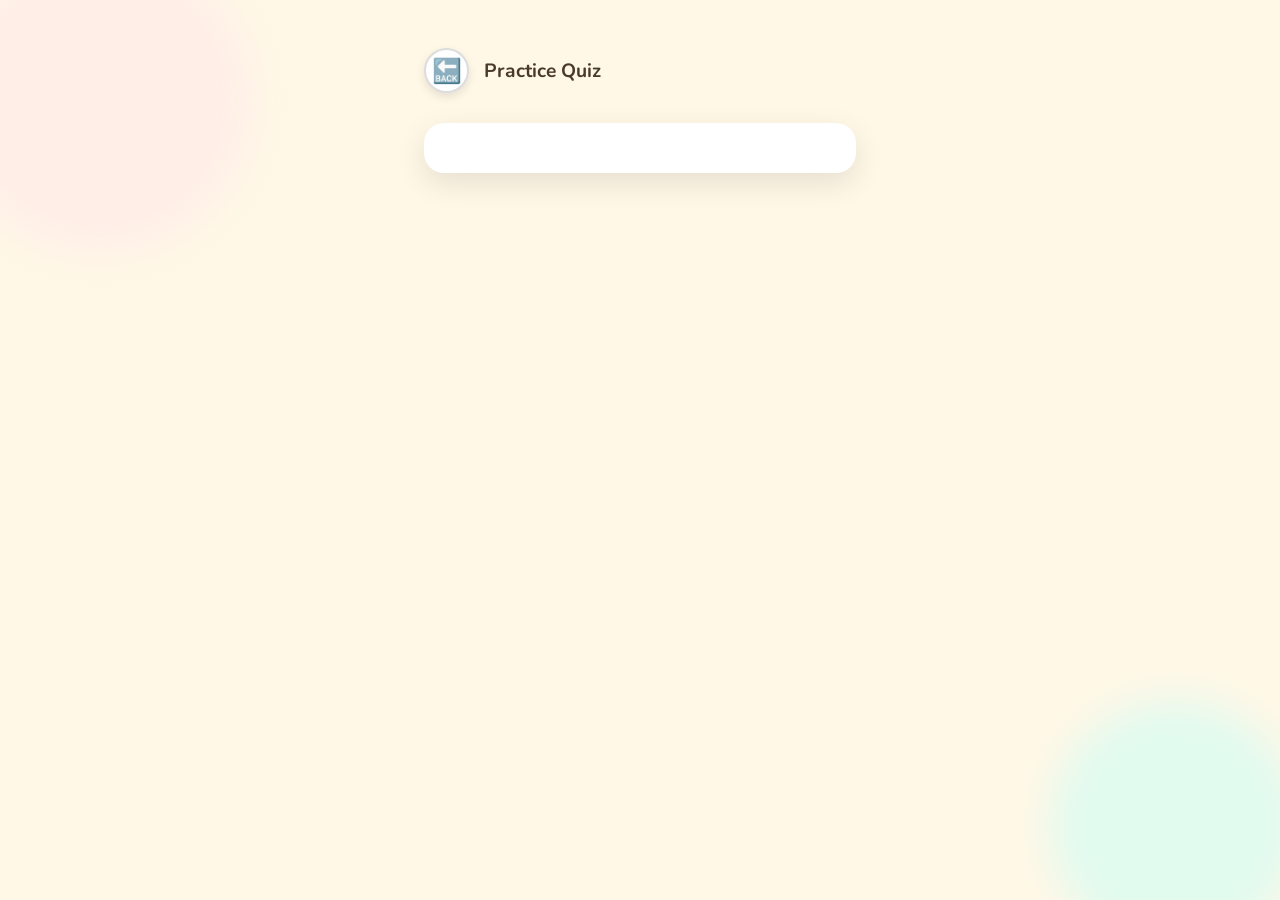
==== quiz.html @ 60587955 "Final fix: Added Cache Busters and styled Mega Quiz" ====
<!DOCTYPE html>
<html lang="en">
<head>
    <meta charset="UTF-8">
    <meta name="viewport" content="width=device-width, initial-scale=1.0, maximum-scale=1.0, user-scalable=no">
    <title>Quiz - Moti Potato</title>
    <link href="https://fonts.googleapis.com/css2?family=Nunito:wght@400;700;900&display=swap" rel="stylesheet">
    <link rel="stylesheet" href="style.css">
    <style>
        .quiz-container {
            background: white;
            border-radius: 20px;
            padding: 25px;
            margin: 10px 0;
            box-shadow: 0 10px 30px rgba(0,0,0,0.1);
            position: relative;
            z-index: 2;
            width: 100%;
        }

        .question-slide {
            display: none;
        }

        .question-slide.active {
            display: block;
            animation: fadeInRight 0.4s ease-out forwards;
        }

        @keyframes fadeInRight {
            from { opacity: 0; transform: translateX(50px); }
            to { opacity: 1; transform: translateX(0); }
        }

        .question-header {
            display: flex;
            justify-content: space-between;
            align-items: center;
            margin-bottom: 20px;
            font-size: 1rem;
            font-weight: 800;
            color: #A97334;
        }

        .question-text {
            font-size: 1.4rem;
            font-weight: 900;
            color: #4A3A2A;
            margin-bottom: 25px;
            line-height: 1.4;
        }

        .options-list {
            display: flex;
            flex-direction: column;
            gap: 15px;
        }

        .option-label {
            display: flex;
            align-items: center;
            background: #FFF8E7;
            border: 3px solid #FFE4B5;
            padding: 15px 20px;
            border-radius: 15px;
            font-size: 1.1rem;
            font-weight: 700;
            color: #4A3A2A;
            cursor: pointer;
            transition: all 0.2s;
            position: relative;
        }

        .option-label input[type="radio"] {
            display: none;
        }

        .option-label:hover {
            background: #FFF2B2;
        }

        .option-label.selected {
            background: #FFF2B2;
            border-color: #D29953;
            box-shadow: 0 4px 10px rgba(0,0,0,0.05);
            transform: scale(1.02);
        }

        .option-label.correct {
            background: #E8F8F5;
            border-color: #4ECDC4 !important;
            color: #2C3E50;
        }

        .option-label.correct::after {
            content: '✅';
            position: absolute;
            right: 15px;
            font-size: 1.5rem;
        }

        .option-label.wrong {
            background: #FDEDEC;
            border-color: #FF6B6B !important;
            color: #78281F;
        }

        .option-label.wrong::after {
            content: '❌';
            position: absolute;
            right: 15px;
            font-size: 1.5rem;
        }

        .action-row {
            display: flex;
            justify-content: flex-end;
            margin-top: 25px;
        }

        .small-btn {
            background: #4ECDC4;
            color: white;
            border: none;
            padding: 10px 20px;
            border-radius: 20px;
            font-weight: 800;
            font-size: 1rem;
            cursor: pointer;
            box-shadow: 0 4px 0 #3BA59C;
            transition: all 0.1s;
        }

        .small-btn:active {
            transform: translateY(4px);
            box-shadow: none;
        }

        .cheat-btn {
            background: #FFD166;
            color: #4A3A2A;
            box-shadow: 0 4px 0 #E5B955;
            width: 100%;
            padding: 12px;
            font-size: 1.1rem;
        }

        .submit-ans-btn {
            background: #FF7E67;
            color: white;
            box-shadow: 0 4px 0 #E05D46;
            width: 100%;
            padding: 15px;
            font-size: 1.2rem;
            margin-top: 20px;
            display: none; 
        }

        .next-btn {
            background: #5CC8D7;
            box-shadow: 0 4px 0 #3CA5B4;
            width: 100%;
            padding: 15px;
            font-size: 1.2rem;
            margin-top: 20px;
            display: none; 
            color: white;
        }

        .explanation-box {
            margin-top: 25px;
            padding: 20px;
            background: #E8F8F5;
            border-left: 6px solid #4ECDC4;
            border-radius: 10px;
            display: none; 
        }

        .explanation-text {
            font-size: 1.1rem;
            color: #2C3E50;
            margin-bottom: 15px;
            font-weight: 700;
            line-height: 1.5;
        }

        .funny-popup {
            position: fixed;
            top: 50%;
            left: 50%;
            transform: translate(-50%, -50%) scale(0.5);
            background: white;
            padding: 30px;
            border-radius: 25px;
            box-shadow: 0 20px 50px rgba(0,0,0,0.3);
            z-index: 1000;
            text-align: center;
            font-size: 1.8rem;
            font-weight: 900;
            color: #FF6B6B;
            opacity: 0;
            pointer-events: none;
            transition: all 0.3s cubic-bezier(0.175, 0.885, 0.32, 1.275);
            width: 90%;
            max-width: 400px;
        }

        .funny-popup.show {
            opacity: 1;
            transform: translate(-50%, -50%) scale(1);
            pointer-events: auto;
        }
        
        .overlay {
            position: fixed;
            top: 0; left: 0; right: 0; bottom: 0;
            background: rgba(0,0,0,0.5);
            z-index: 999;
            display: none;
        }

        .overlay.show { display: block; }

        .score-board {
            text-align: center;
            padding: 40px 20px;
            background: white;
            border-radius: 20px;
            box-shadow: 0 10px 30px rgba(0,0,0,0.1);
            display: none;
        }

        .score-title {
            font-size: 2.5rem;
            color: #FF7E67;
            font-weight: 900;
            margin-bottom: 20px;
        }

        .score-number {
            font-size: 4rem;
            color: #4ECDC4;
            font-weight: 900;
        }

        .top-bar {
            display: flex;
            justify-content: flex-start;
            margin-bottom: 10px;
        }

        .back-btn {
            background: white;
            border: 2px solid #ddd;
            width: 45px; height: 45px;
            border-radius: 50%;
            font-size: 1.5rem;
            display: flex; justify-content: center; align-items: center;
            cursor: pointer;
            box-shadow: 0 4px 10px rgba(0,0,0,0.1);
        }
    </style>
</head>
<body>
    <div class="bg-shape shape1"></div>
    <div class="bg-shape shape2"></div>
    
    <!-- Changed overlay to not close popup if it's the strict timeout type -->
    <div class="overlay" id="overlay" onclick="closePopup()"></div>
    <div class="funny-popup" id="popup"></div>

    <div class="app-container" style="justify-content: flex-start; padding-top: 1rem;">
        <div class="header" style="display: flex; align-items: center; gap: 15px; margin-bottom: 20px;">
            <button class="back-btn" onclick="window.location.href='subjects.html?mode=quiz'">🔙</button>
            <div class="subject-label" id="quiz-heading" style="font-weight: bold; font-size: 1.2rem;">Practice Quiz</div>
            <div id="timer-display" style="display: none; font-weight: bold; color: #FF7E67; background: white; padding: 5px 15px; border-radius: 20px; box-shadow: 0 2px 5px rgba(0,0,0,0.1); margin-left: auto;">90:00</div>
        </div>

        <div class="quiz-container" id="quiz-container">
            <!-- Questions injected here via JS -->
        </div>

        <!-- Resume Progress Prompt -->
        <div id="resume-modal" class="overlay" style="display:none; z-index: 1001; background: rgba(0,0,0,0.8);">
            <div class="popup show" style="position: absolute; top: 50%; left: 50%; transform: translate(-50%, -50%); width: 80%; max-width: 400px; text-align: center;">
                <div style="font-size: 1.5rem; margin-bottom: 20px;">Mummy, start from where you left off? <br><br> (पिछाले प्रश्न से शुरू करें? 📖)</div>
                <div style="display: flex; gap: 10px; justify-content: center;">
                    <button class="small-btn" onclick="resumeProgress()" style="background: #4ECDC4; color: white;">Yes, Resume ✅</button>
                    <button class="small-btn" onclick="startFresh()" style="background: #FF7E67; color: white;">No, Start New 🔄</button>
                </div>
            </div>
        </div>

        <div class="score-board" id="score-board" style="text-align: center; padding: 40px 20px; background: linear-gradient(135deg, #ffffff 0%, #fef3c7 100%); border-radius: 20px; box-shadow: 0 15px 35px rgba(0,0,0,0.15); display: none; position: relative; overflow: hidden; border: 3px solid #FFD166;">
            <!-- Confetti / Decoration -->
            <div style="position: absolute; top: -10px; left: -10px; font-size: 3rem; opacity: 0.2; transform: rotate(-20deg);">🌟</div>
            <div style="position: absolute; bottom: 20px; right: -10px; font-size: 3rem; opacity: 0.2; transform: rotate(20deg);">🎉</div>
            <div style="position: absolute; top: 50%; left: 10px; font-size: 2rem; opacity: 0.2;">✨</div>
            
            <!-- Trophy SVG -->
            <svg viewBox="0 0 100 100" style="width: 120px; height: 120px; margin: 0 auto 20px; filter: drop-shadow(0px 10px 10px rgba(0,0,0,0.1)); animation: bounceTrophy 2s infinite ease-in-out;">
                <path d="M20 20 h60 c 0 30, -15 45, -30 50 c -15 -5, -30 -20, -30 -50 Z" fill="#FFD166" />
                <path d="M30 20 h40 c 0 20, -10 35, -20 40 c -10 -5, -20 -20, -20 -40 Z" fill="#FFE082" />
                <!-- Left Handle -->
                <path d="M20 25 C5 25, 5 45, 20 45" fill="none" stroke="#FFD166" stroke-width="6" stroke-linecap="round" />
                <!-- Right Handle -->
                <path d="M80 25 C95 25, 95 45, 80 45" fill="none" stroke="#FFD166" stroke-width="6" stroke-linecap="round" />
                <!-- Base -->
                <rect x="35" y="70" width="30" height="20" rx="5" fill="#A97334" />
                <rect x="30" y="85" width="40" height="10" rx="5" fill="#4A3A2A" />
                <!-- Star -->
                <polygon points="50,30 53,38 61,38 54,43 56,51 50,47 44,51 46,43 39,38 47,38" fill="#FFF" />
            </svg>
            <style>
                @keyframes bounceTrophy { 0%, 100% { transform: translateY(0) scale(1); } 50% { transform: translateY(-10px) scale(1.05); } }
            </style>

            <div class="score-title" id="score-msg" style="font-size: 2rem; color: #FF7E67; font-weight: 900; margin-bottom: 10px; text-shadow: 1px 1px 0px rgba(0,0,0,0.1);"></div>
            <div class="score-number" id="score-number" style="font-size: 4.5rem; color: #4ECDC4; font-weight: 900; line-height: 1; margin: 20px 0; text-shadow: 2px 2px 0px rgba(0,0,0,0.1);"></div>
            
            <button class="btn btn-practice" style="width: 100%; margin-top: 20px; position: static; transform: none; opacity: 1; animation: none; border-radius: 15px;" onclick="window.location.href='index.html'">Go Home 🏠</button>
            <button class="btn btn-study" style="width: 100%; margin-top: 15px; position: static; transform: none; opacity: 1; animation: none; border-radius: 15px;" onclick="window.location.href='subjects.html?mode=quiz'">Try Another Quiz 🔄</button>
        </div>
    </div>

    <script>
        // Force refresh data.js by adding a timestamp
        const dataScript = document.createElement('script');
        dataScript.src = 'data.js?v=' + new Date().getTime();
        document.head.appendChild(dataScript);

        dataScript.onload = () => {
            initializeQuiz();
        };
    </script>
    <script>
        function initializeQuiz() {
            const urlParams = new URLSearchParams(window.location.search);
        const subjectId = urlParams.get('subject') || 'history';
        const chapterId = urlParams.get('chapter') || 'history_1';

        let quizData = [];
        let isMegaQuiz = false;
        let isHindiMode = false;
        let wrongCount = 0;
        let score = 0;
        let currentQuestion = 0;
        let selectedOption = null;
        let timeLeft = 5400; 
        let timerInterval = null;

        const storageKey = `moti_potato_progress_${subjectId}_${chapterId}`;

        function shuffleArray(array) {
            for (let i = array.length - 1; i > 0; i--) {
                const j = Math.floor(Math.random() * (i + 1));
                [array[i], array[j]] = [array[j], array[i]];
            }
        }

        const subject = subjectsData.find(s => s.id === subjectId);
        if (subject) {
            const chapter = subject.chapters.find(c => c.id === chapterId);
            if (chapter && chapter.quiz) {
                quizData = [...chapter.quiz];
                isMegaQuiz = (chapter.id === 'mega_quiz' || chapter.type === 'mega');
                document.getElementById('quiz-heading').innerText = chapter.title_mr || chapter.name;
                
                if (isMegaQuiz) {
                    shuffleArray(quizData);
                    document.getElementById('timer-display').style.display = 'block';
                }
            }
        }

        document.addEventListener('DOMContentLoaded', () => {
            if (quizData.length === 0) {
                document.getElementById('quiz-container').innerHTML = '<div style="text-align:center; padding: 20px;">No questions found!</div>';
                return;
            }

            const savedData = localStorage.getItem(storageKey);
            if (savedData) {
                const progress = JSON.parse(savedData);
                if (progress.currentQuestion > 0 && progress.currentQuestion < quizData.length) {
                    document.getElementById('resume-modal').style.display = 'block';
                    return;
                }
            }
            startQuiz();
        });

        function startQuiz() {
            if (isMegaQuiz) startTimer();
            renderQuestion(currentQuestion);
        }

        function resumeProgress() {
            const progress = JSON.parse(localStorage.getItem(storageKey));
            currentQuestion = progress.currentQuestion;
            score = progress.score;
            wrongCount = progress.wrongCount || 0;
            isHindiMode = progress.isHindiMode || false;
            if (progress.timeLeft) timeLeft = progress.timeLeft;
            
            document.getElementById('resume-modal').style.display = 'none';
            startQuiz();
        }

        function startFresh() {
            localStorage.removeItem(storageKey);
            document.getElementById('resume-modal').style.display = 'none';
            startQuiz();
        }

        function saveProgress() {
            const data = {
                currentQuestion: currentQuestion,
                score: score,
                wrongCount: wrongCount,
                isHindiMode: isHindiMode,
                timeLeft: timeLeft
            };
            localStorage.setItem(storageKey, JSON.stringify(data));
        }

        function startTimer() {
            timerInterval = setInterval(() => {
                timeLeft--;
                updateTimerDisplay();
                if (timeLeft <= 0) {
                    clearInterval(timerInterval);
                    showScoreBoard();
                }
            }, 1000);
        }

        function updateTimerDisplay() {
            const minutes = Math.floor(timeLeft / 60);
            const seconds = timeLeft % 60;
            document.getElementById('timer-display').innerText = 
                `${minutes}:${seconds < 10 ? '0' : ''}${seconds}`;
        }

        function renderQuestion(index) {
            const container = document.getElementById('quiz-container');
            container.innerHTML = '';
            selectedOption = null;

            if (index >= quizData.length) {
                showScoreBoard();
                return;
            }

            const q = quizData[index];
            const card = document.createElement('div');
            card.className = 'question-slide active';
            
            const questionText = isHindiMode ? q.q_hi : q.q_mr;
            const options = isHindiMode ? q.options_hi : q.options_mr;

            let optionsHtml = '';
            options.forEach((opt, optIndex) => {
                optionsHtml += `
                    <label class="option-label" id="label-${optIndex}">
                        <input type="radio" name="q_opt" value="${optIndex}" onchange="selectOption(${optIndex})">
                        ${opt}
                    </label>
                `;
            });

            card.innerHTML = `
                <div class="question-header"><span>प्रश्न ${index + 1} / ${quizData.length}</span></div>
                <div class="question-text" id="q-text">${questionText}</div>
                <div class="options-list">${optionsHtml}</div>
                <div class="action-row">
                    <button class="small-btn cheat-btn" style="${isHindiMode ? 'display:none' : ''}" onclick="cheatAndTranslate(${index})">Chalo cheating karti hu 👀</button>
                </div>
                <button class="small-btn submit-ans-btn" id="submit-btn" style="display:none" onclick="submitAnswer(${index})">Submit Answer</button>
                <div class="explanation-box" id="exp-box" style="display:none">
                    <div class="explanation-text" id="exp-text">${isHindiMode ? q.exp_hi : q.exp_mr}</div>
                    <button class="small-btn" onclick="toggleExpLang(${index}, this)">${isHindiMode ? 'मराठीत समजून घ्या 🔄' : 'हिंदी में समझें 🔄'}</button>
                </div>
                <button class="small-btn next-btn" id="next-btn" style="display:none" onclick="nextQuestion()">Next Question ➡️</button>
            `;
            container.appendChild(card);
        }

        function selectOption(optIndex) {
            document.querySelectorAll('.option-label').forEach(el => el.classList.remove('selected'));
            document.getElementById(`label-${optIndex}`).classList.add('selected');
            selectedOption = optIndex;
            document.getElementById('submit-btn').style.display = 'block';
        }

        function cheatAndTranslate(index) {
            showPopup("Teacher ho, sharam nahi aati 🤦‍♀️😂", 3000);
            isHindiMode = true;
            document.getElementById('q-text').innerText = quizData[index].q_hi;
            const options = quizData[index].options_hi;
            document.querySelectorAll('.option-label').forEach((el, idx) => {
                el.innerHTML = `<input type="radio" name="q_opt" value="${idx}" onchange="selectOption(${idx})" ${selectedOption === idx ? 'checked' : ''}> ${options[idx]}`;
            });
            document.querySelector('.cheat-btn').style.display = 'none';
        }

        function submitAnswer(qIndex) {
            if (selectedOption === null) return;
            document.getElementById('submit-btn').style.display = 'none';
            if(document.querySelector('.cheat-btn')) document.querySelector('.cheat-btn').style.display = 'none';
            document.querySelectorAll('input[type="radio"]').forEach(el => el.disabled = true);

            const isCorrect = (selectedOption === quizData[qIndex].correct);
            const selectedLabel = document.getElementById(`label-${selectedOption}`);
            const correctLabel = document.getElementById(`label-${quizData[qIndex].correct}`);
            correctLabel.classList.add('correct');

            if (isCorrect) {
                score++;
            } else {
                wrongCount++;
                selectedLabel.classList.add('wrong');
                if (wrongCount % 5 === 0 || Math.random() < 0.2) showPopup("Chee chee hag diya 💩", 3000);
            }
            document.getElementById('exp-box').style.display = 'block';
            document.getElementById('next-btn').style.display = 'block';
            saveProgress();
        }

        function nextQuestion() {
            currentQuestion++;
            saveProgress();
            renderQuestion(currentQuestion);
        }

        function toggleExpLang(index, btnElement) {
            const q = quizData[index];
            const expTextEl = document.getElementById('exp-text');
            if (expTextEl.innerText === q.exp_mr) {
                expTextEl.innerText = q.exp_hi;
                btnElement.innerText = 'मराठीत समजून घ्या 🔄';
            } else {
                expTextEl.innerText = q.exp_mr;
                btnElement.innerText = 'हिंदी में समझें 🔄';
            }
        }

        let popupTimeout;
        function showPopup(message, duration = 3000) {
            const popup = document.getElementById('popup');
            const overlay = document.getElementById('overlay');
            popup.innerText = message;
            popup.classList.add('show');
            overlay.classList.add('show');
            clearTimeout(popupTimeout);
            popupTimeout = setTimeout(closePopup, duration);
        }

        function closePopup() {
            document.getElementById('popup').classList.remove('show');
            document.getElementById('overlay').classList.remove('show');
        }

        function showScoreBoard() {
            if (timerInterval) clearInterval(timerInterval);
            localStorage.removeItem(storageKey);
            document.getElementById('quiz-container').style.display = 'none';
            const board = document.getElementById('score-board');
            board.style.display = 'block';
            const msgEl = document.getElementById('score-msg');
            const numEl = document.getElementById('score-number');
            const percentage = Math.round((score / quizData.length) * 100);
            let currentScoreDisplay = 0;
            numEl.innerText = `0%`;
            const interval = setInterval(() => {
                if(currentScoreDisplay >= percentage) {
                    clearInterval(interval);
                    numEl.innerText = `${percentage}%`;
                } else {
                    currentScoreDisplay++;
                    numEl.innerText = `${currentScoreDisplay}%`;
                }
            }, 20);
            const detailsHtml = `<div style="font-size: 1.2rem; margin-top: 10px; color: #555;">Correct: <strong>${score}</strong> out of <strong>${quizData.length}</strong></div>`;
            if (percentage >= 90) msgEl.innerHTML = `🌟 Outstanding, Maa! 🌟${detailsHtml}`;
            else if (percentage >= 60) msgEl.innerHTML = `👍 Good Job! Keep Studying!${detailsHtml}`;
            else msgEl.innerHTML = `📚 Padhai Karna Hai wapas!${detailsHtml}`;
        }
    </script>
    <script>
        // Wrap everything in initializeQuiz
        const oldOnLoad = window.onload;
        window.onload = () => {
            if(oldOnLoad) oldOnLoad();
        };
    </script>
</body>
</html>
---- style.css ----
:root {
    --bg-primary: #FFF8E7;
    --text-main: #4A3A2A;
    --potato-color: #D29953;
    --btn-practice: #FF7E67;
    --btn-practice-shadow: #E05D46;
    --btn-study: #5CC8D7;
    --btn-study-shadow: #3CA5B4;
}

* {
    margin: 0;
    padding: 0;
    box-sizing: border-box;
    -webkit-tap-highlight-color: transparent;
}

body {
    font-family: 'Nunito', sans-serif;
    background-color: var(--bg-primary);
    color: var(--text-main);
    min-height: 100vh;
    display: flex;
    justify-content: center;
    align-items: center;
    position: relative;
    /* Removed overflow: hidden so other pages can scroll */
}

body.home {
    overflow: hidden; /* Only Home screen should be strictly non-scrolling */
}

/* Moving Background Elements */
.bg-shape {
    position: fixed; /* Changed to fixed so they don't mess with scroll */
    border-radius: 50%;
    z-index: 0;
    opacity: 0.4;
    filter: blur(20px);
    pointer-events: none;
}

.shape1 {
    width: 300px;
    height: 300px;
    background: #FFDEE9;
    top: -50px;
    left: -50px;
    animation: float-bg 8s ease-in-out infinite alternate;
}

.shape2 {
    width: 250px;
    height: 250px;
    background: #B5FFFC;
    bottom: -50px;
    right: -20px;
    animation: float-bg 10s ease-in-out infinite alternate-reverse;
}

.shape3 {
    width: 200px;
    height: 200px;
    background: #FFF2B2;
    top: 40%;
    right: -100px;
    animation: float-bg 12s ease-in-out infinite alternate;
}

@keyframes float-bg {
    0% { transform: translate(0, 0) rotate(0deg); }
    100% { transform: translate(50px, 50px) rotate(45deg); }
}

/* App Container */
.app-container {
    width: 100%;
    max-width: 480px; 
    min-height: 100vh;
    display: flex;
    flex-direction: column;
    padding: 2rem 1.5rem;
    z-index: 1;
    position: relative;
}

/* Header & Typography */
.header {
    text-align: center;
    margin-bottom: 2rem;
    margin-top: 2rem;
}

.title {
    font-size: 3.5rem;
    font-weight: 900;
    color: #FF6B6B;
    text-shadow: 3px 3px 0px rgba(0,0,0,0.1);
    display: flex;
    justify-content: center;
    flex-wrap: wrap;
    line-height: 1;
}

.bounce {
    display: inline-block;
    animation: bouncyText 2s ease-in-out infinite;
    transform-origin: bottom;
}

@keyframes bouncyText {
    0%, 100% { transform: translateY(0) scaleY(1); }
    20% { transform: translateY(-15px) scaleY(1.1); color: #FFD166; }
    40% { transform: translateY(0) scaleY(0.95); }
    60% { transform: translateY(-5px) scaleY(1.05); }
    80% { transform: translateY(0) scaleY(1); }
}

.subtitle {
    font-size: 1.2rem;
    font-weight: 700;
    color: #4ECDC4;
    margin-top: 0.5rem;
    animation: popIn 1s cubic-bezier(0.175, 0.885, 0.32, 1.275) forwards;
    opacity: 0;
}

/* Mascot Container & Animations */
.mascot-container {
    flex: 1;
    display: flex;
    justify-content: center;
    align-items: center;
    margin: 2rem 0;
}

.moti-potato {
    width: 250px;
    height: 250px;
    filter: drop-shadow(0px 15px 15px rgba(0,0,0,0.15));
    animation: float-potato 3s ease-in-out infinite;
    cursor: pointer;
    transition: transform 0.2s;
}

.moti-potato:active {
    transform: scale(0.9) rotate(-5deg);
}

@keyframes float-potato {
    0%, 100% { transform: translateY(0); }
    50% { transform: translateY(-20px); }
}

/* Potato Body Breathing */
.body {
    transform-origin: center;
    animation: breathe 4s ease-in-out infinite;
}

@keyframes breathe {
    0%, 100% { transform: scaleX(1) scaleY(1); }
    50% { transform: scaleX(1.03) scaleY(0.97); }
}

/* Eye Blinking */
.eyelids {
    opacity: 0;
    animation: blink 4s infinite;
}

@keyframes blink {
    0%, 96%, 98% { opacity: 0; }
    97%, 100% { opacity: 1; }
}

/* Arms Wiggling */
.arm-left {
    transform-origin: 45px 110px;
    animation: wave-left 2s ease-in-out infinite;
}

.arm-right {
    transform-origin: 160px 120px;
    animation: wave-right 2s ease-in-out infinite;
}

@keyframes wave-left {
    0%, 100% { transform: rotate(0deg); }
    50% { transform: rotate(15deg); }
}

@keyframes wave-right {
    0%, 100% { transform: rotate(0deg); }
    50% { transform: rotate(-25deg); }
}

.shadow {
    animation: shadow-scale 3s ease-in-out infinite;
    transform-origin: center;
}

@keyframes shadow-scale {
    0%, 100% { transform: scale(1); opacity: 0.15; }
    50% { transform: scale(0.8); opacity: 0.05; }
}

/* Buttons Container */
.action-buttons {
    display: flex;
    flex-direction: column;
    gap: 1.5rem;
    padding: 0 1rem;
    margin-bottom: 2rem;
}

.btn {
    position: relative;
    border: none;
    border-radius: 50px;
    padding: 1.2rem 2rem;
    font-family: inherit;
    font-size: 1.5rem;
    font-weight: 800;
    color: white;
    display: flex;
    align-items: center;
    justify-content: center;
    gap: 1rem;
    cursor: pointer;
    overflow: hidden;
    transition: all 0.2s cubic-bezier(0.175, 0.885, 0.32, 1.275);
    transform: translateY(100px);
    opacity: 0;
    animation: slideUp 0.8s cubic-bezier(0.175, 0.885, 0.32, 1.275) forwards;
}

.btn-practice {
    background-color: var(--btn-practice);
    box-shadow: 0 8px 0 var(--btn-practice-shadow), 0 15px 20px rgba(0,0,0,0.1);
    animation-delay: 0.3s;
}

.btn-study {
    background-color: var(--btn-study);
    box-shadow: 0 8px 0 var(--btn-study-shadow), 0 15px 20px rgba(0,0,0,0.1);
    animation-delay: 0.5s;
}

.btn:active {
    transform: translateY(6px) !important;
    box-shadow: 0 2px 0 transparent, 0 5px 10px rgba(0,0,0,0.1) !important;
}

/* Shine Effect on Buttons */
.btn-shine {
    position: absolute;
    top: 0;
    left: -100%;
    width: 50%;
    height: 100%;
    background: linear-gradient(to right, rgba(255,255,255,0) 0%, rgba(255,255,255,0.3) 50%, rgba(255,255,255,0) 100%);
    transform: skewX(-25deg);
    animation: shine 3s infinite;
}

.btn-icon {
    font-size: 2rem;
    animation: float-icon 2s ease-in-out infinite;
}

@keyframes shine {
    0% { left: -100%; }
    20% { left: 200%; }
    100% { left: 200%; }
}

@keyframes float-icon {
    0%, 100% { transform: translateY(0); }
    50% { transform: translateY(-5px); }
}

@keyframes slideUp {
    to {
        transform: translateY(0);
        opacity: 1;
    }
}

@keyframes popIn {
    to {
        opacity: 1;
        transform: scale(1);
    }
}

/* Funny Message Tooltip */
.funny-message {
    text-align: center;
    font-weight: 700;
    color: #FF6B6B;
    min-height: 24px;
    margin-top: 10px;
    opacity: 0;
    transition: opacity 0.3s;
    font-size: 1.1rem;
}

/* Responsive adjustments */
@media (max-height: 700px) {
    .moti-potato {
        width: 200px;
        height: 200px;
    }
    .title {
        font-size: 2.8rem;
    }
    .btn {
        padding: 1rem 1.5rem;
        font-size: 1.3rem;
    }
}
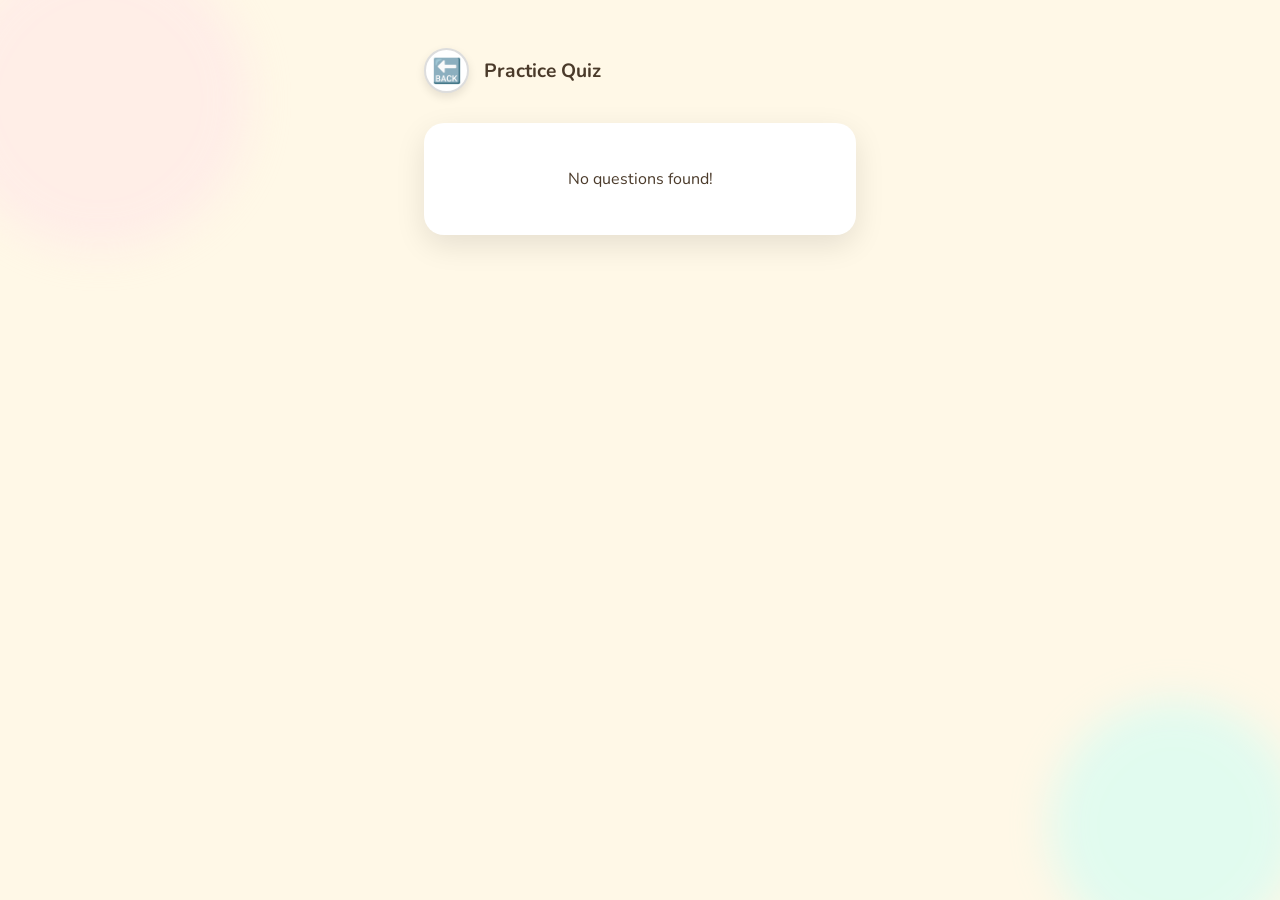
==== commit 44cd5487: "Fix scoping and fetch URL in quiz.html" ====
--- a/quiz.html
+++ b/quiz.html
@@ -324,21 +324,16 @@
     </div>
 
     <script>
-        // Force refresh data.js by adding a timestamp
-        const dataScript = document.createElement('script');
-        dataScript.src = 'data.js?v=' + new Date().getTime();
-        document.head.appendChild(dataScript);
-
-        dataScript.onload = () => {
-            initializeQuiz();
-        };
+        let subjectsData = [];
+        fetch('/quiz.json')
+            .then(res => res.json())
+            .then(data => {
+                subjectsData = data;
+                initializeQuiz();
+            })
+            .catch(err => console.error("Error loading quiz data:", err));
     </script>
     <script>
-        function initializeQuiz() {
-            const urlParams = new URLSearchParams(window.location.search);
-        const subjectId = urlParams.get('subject') || 'history';
-        const chapterId = urlParams.get('chapter') || 'history_1';
-
         let quizData = [];
         let isMegaQuiz = false;
         let isHindiMode = false;
@@ -348,32 +343,30 @@
         let selectedOption = null;
         let timeLeft = 5400; 
         let timerInterval = null;
-
-        const storageKey = `moti_potato_progress_${subjectId}_${chapterId}`;
-
-        function shuffleArray(array) {
-            for (let i = array.length - 1; i > 0; i--) {
-                const j = Math.floor(Math.random() * (i + 1));
-                [array[i], array[j]] = [array[j], array[i]];
-            }
-        }
-
-        const subject = subjectsData.find(s => s.id === subjectId);
-        if (subject) {
-            const chapter = subject.chapters.find(c => c.id === chapterId);
-            if (chapter && chapter.quiz) {
-                quizData = [...chapter.quiz];
-                isMegaQuiz = (chapter.id === 'mega_quiz' || chapter.type === 'mega');
-                document.getElementById('quiz-heading').innerText = chapter.title_mr || chapter.name;
-                
-                if (isMegaQuiz) {
-                    shuffleArray(quizData);
-                    document.getElementById('timer-display').style.display = 'block';
+        let storageKey = '';
+
+        function initializeQuiz() {
+            const urlParams = new URLSearchParams(window.location.search);
+            const subjectId = urlParams.get('subject') || 'history';
+            const chapterId = urlParams.get('chapter') || 'history_1';
+
+            storageKey = `moti_potato_progress_${subjectId}_${chapterId}`;
+
+            const subject = subjectsData.find(s => s.id === subjectId);
+            if (subject) {
+                const chapter = subject.chapters.find(c => c.id === chapterId);
+                if (chapter && chapter.quiz) {
+                    quizData = [...chapter.quiz];
+                    isMegaQuiz = (chapter.id === 'mega_quiz' || chapter.type === 'mega');
+                    document.getElementById('quiz-heading').innerText = chapter.title_mr || chapter.name;
+                    
+                    if (isMegaQuiz) {
+                        shuffleArray(quizData);
+                        document.getElementById('timer-display').style.display = 'block';
+                    }
                 }
             }
-        }
-
-        document.addEventListener('DOMContentLoaded', () => {
+
             if (quizData.length === 0) {
                 document.getElementById('quiz-container').innerHTML = '<div style="text-align:center; padding: 20px;">No questions found!</div>';
                 return;
@@ -388,7 +381,14 @@
                 }
             }
             startQuiz();
-        });
+        }
+
+        function shuffleArray(array) {
+            for (let i = array.length - 1; i > 0; i--) {
+                const j = Math.floor(Math.random() * (i + 1));
+                [array[i], array[j]] = [array[j], array[i]];
+            }
+        }
 
         function startQuiz() {
             if (isMegaQuiz) startTimer();
@@ -596,3 +596,4 @@
     </script>
 </body>
 </html>
+        
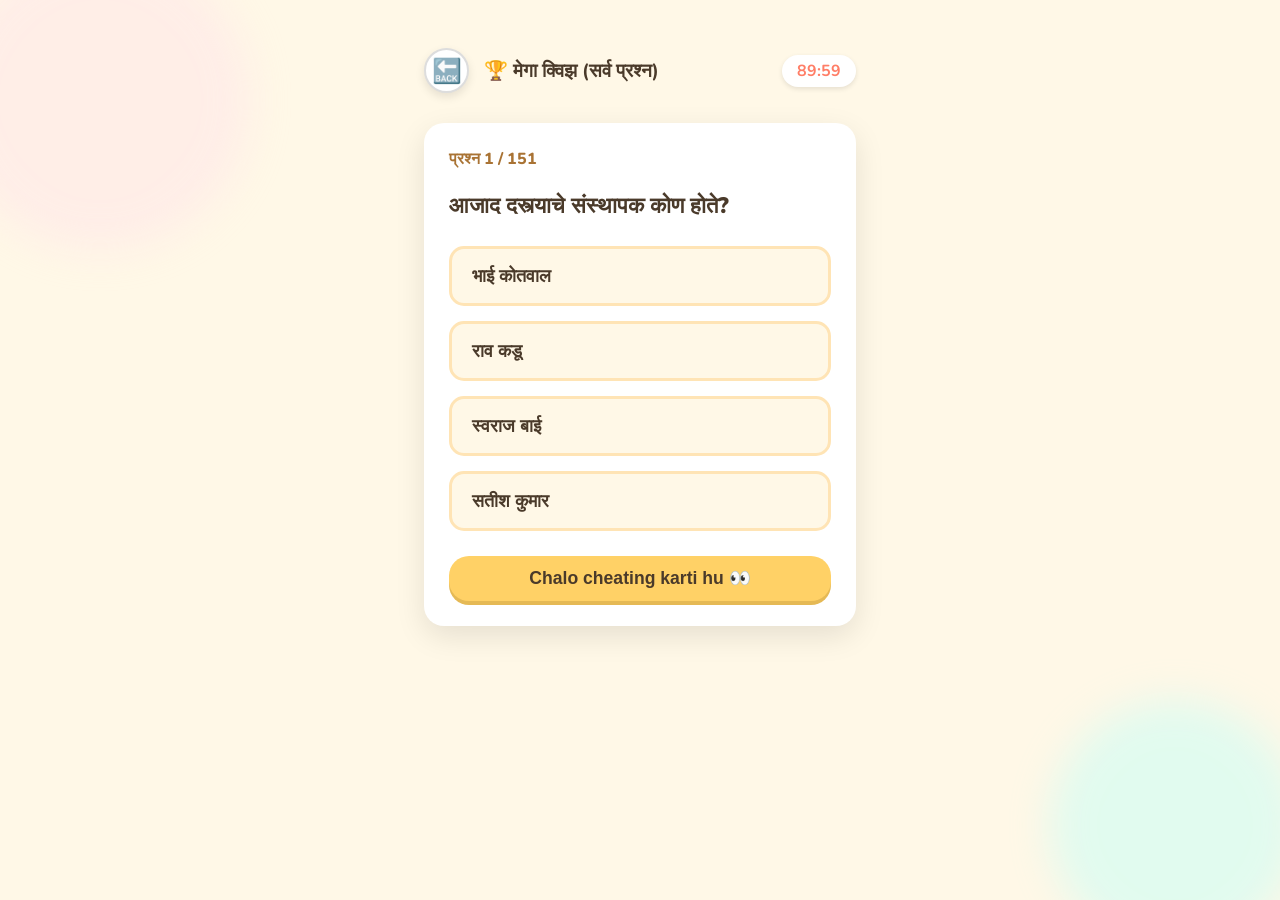
==== commit 64b11481: "Fix silent fail by dynamically generating mega quiz and injecting mega quiz button" ====
--- a/quiz.html
+++ b/quiz.html
@@ -348,21 +348,33 @@
         function initializeQuiz() {
             const urlParams = new URLSearchParams(window.location.search);
             const subjectId = urlParams.get('subject') || 'history';
-            const chapterId = urlParams.get('chapter') || 'history_1';
+            const chapterId = urlParams.get('chapter') || 'mega_quiz';
 
             storageKey = `moti_potato_progress_${subjectId}_${chapterId}`;
 
             const subject = subjectsData.find(s => s.id === subjectId);
             if (subject) {
-                const chapter = subject.chapters.find(c => c.id === chapterId);
-                if (chapter && chapter.quiz) {
-                    quizData = [...chapter.quiz];
-                    isMegaQuiz = (chapter.id === 'mega_quiz' || chapter.type === 'mega');
-                    document.getElementById('quiz-heading').innerText = chapter.title_mr || chapter.name;
-                    
-                    if (isMegaQuiz) {
-                        shuffleArray(quizData);
-                        document.getElementById('timer-display').style.display = 'block';
+                if (chapterId === 'mega_quiz') {
+                    // Dynamically generate mega quiz by combining all questions
+                    quizData = [];
+                    subject.chapters.forEach(c => {
+                        if (c.quiz) quizData.push(...c.quiz);
+                    });
+                    isMegaQuiz = true;
+                    document.getElementById('quiz-heading').innerText = '🏆 मेगा क्विझ (सर्व प्रश्न)';
+                    shuffleArray(quizData);
+                    document.getElementById('timer-display').style.display = 'block';
+                } else {
+                    const chapter = subject.chapters.find(c => c.id === chapterId);
+                    if (chapter && chapter.quiz) {
+                        quizData = [...chapter.quiz];
+                        isMegaQuiz = (chapter.id === 'mega_quiz' || chapter.type === 'mega');
+                        document.getElementById('quiz-heading').innerText = chapter.title_mr || chapter.name;
+                        
+                        if (isMegaQuiz) {
+                            shuffleArray(quizData);
+                            document.getElementById('timer-display').style.display = 'block';
+                        }
                     }
                 }
             }
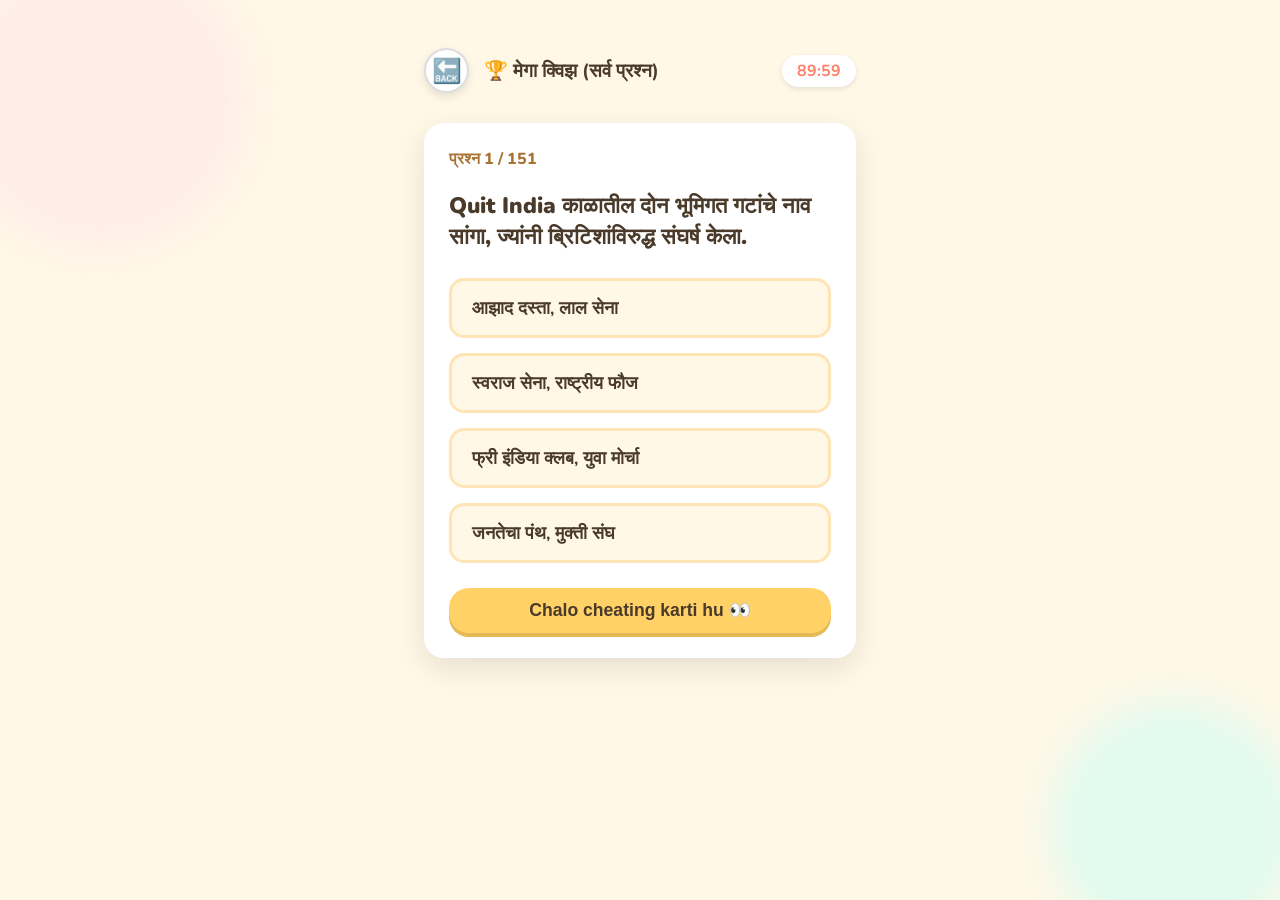
==== commit c8773937: "Issue resolving" ====
--- a/quiz.html
+++ b/quiz.html
@@ -325,7 +325,7 @@
 
     <script>
         let subjectsData = [];
-        fetch('/quiz.json')
+        fetch('quiz.json')
             .then(res => res.json())
             .then(data => {
                 subjectsData = data;
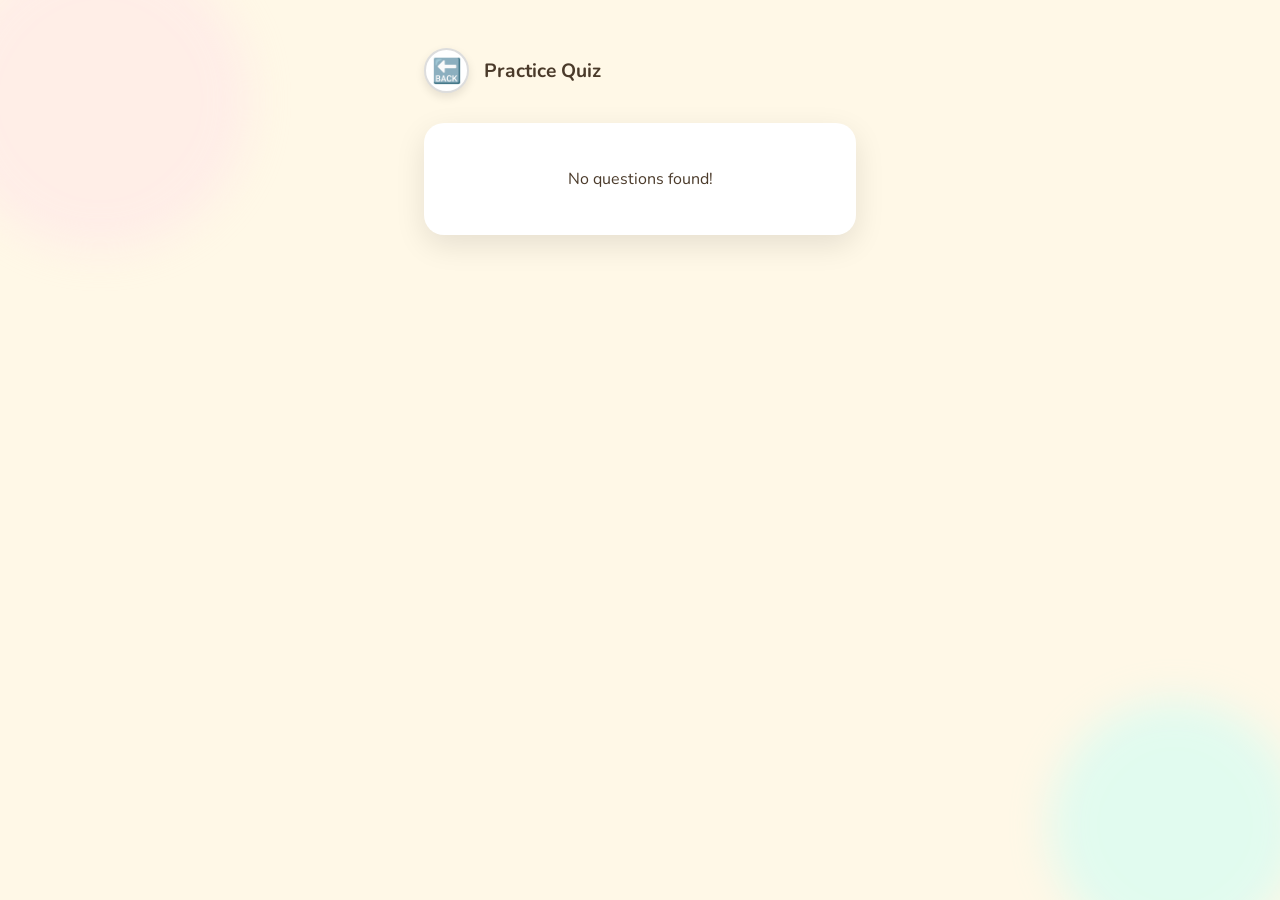
==== commit 53a205b1: "Issue resolving final" ====
--- a/quiz.html
+++ b/quiz.html
@@ -323,17 +323,12 @@
         </div>
     </div>
 
+    <script src="data.js"></script>
     <script>
-        let subjectsData = [];
-        fetch('quiz.json')
-            .then(res => res.json())
-            .then(data => {
-                subjectsData = data;
-                initializeQuiz();
-            })
-            .catch(err => console.error("Error loading quiz data:", err));
-    </script>
-    <script>
+        const urlParams = new URLSearchParams(window.location.search);
+        const subjectId = urlParams.get('subject') || 'history';
+        const chapterId = urlParams.get('chapter') || 'history_1';
+
         let quizData = [];
         let isMegaQuiz = false;
         let isHindiMode = false;
@@ -343,42 +338,32 @@
         let selectedOption = null;
         let timeLeft = 5400; 
         let timerInterval = null;
-        let storageKey = '';
-
-        function initializeQuiz() {
-            const urlParams = new URLSearchParams(window.location.search);
-            const subjectId = urlParams.get('subject') || 'history';
-            const chapterId = urlParams.get('chapter') || 'mega_quiz';
-
-            storageKey = `moti_potato_progress_${subjectId}_${chapterId}`;
-
-            const subject = subjectsData.find(s => s.id === subjectId);
-            if (subject) {
-                if (chapterId === 'mega_quiz') {
-                    // Dynamically generate mega quiz by combining all questions
-                    quizData = [];
-                    subject.chapters.forEach(c => {
-                        if (c.quiz) quizData.push(...c.quiz);
-                    });
-                    isMegaQuiz = true;
-                    document.getElementById('quiz-heading').innerText = '🏆 मेगा क्विझ (सर्व प्रश्न)';
+
+        const storageKey = `moti_potato_progress_${subjectId}_${chapterId}`;
+
+        function shuffleArray(array) {
+            for (let i = array.length - 1; i > 0; i--) {
+                const j = Math.floor(Math.random() * (i + 1));
+                [array[i], array[j]] = [array[j], array[i]];
+            }
+        }
+
+        const subject = subjectsData.find(s => s.id === subjectId);
+        if (subject) {
+            const chapter = subject.chapters.find(c => c.id === chapterId);
+            if (chapter && chapter.quiz) {
+                quizData = [...chapter.quiz];
+                isMegaQuiz = (chapter.id === 'mega_quiz' || chapter.type === 'mega');
+                document.getElementById('quiz-heading').innerText = chapter.title_mr || chapter.name;
+                
+                if (isMegaQuiz) {
                     shuffleArray(quizData);
                     document.getElementById('timer-display').style.display = 'block';
-                } else {
-                    const chapter = subject.chapters.find(c => c.id === chapterId);
-                    if (chapter && chapter.quiz) {
-                        quizData = [...chapter.quiz];
-                        isMegaQuiz = (chapter.id === 'mega_quiz' || chapter.type === 'mega');
-                        document.getElementById('quiz-heading').innerText = chapter.title_mr || chapter.name;
-                        
-                        if (isMegaQuiz) {
-                            shuffleArray(quizData);
-                            document.getElementById('timer-display').style.display = 'block';
-                        }
-                    }
                 }
             }
-
+        }
+
+        document.addEventListener('DOMContentLoaded', () => {
             if (quizData.length === 0) {
                 document.getElementById('quiz-container').innerHTML = '<div style="text-align:center; padding: 20px;">No questions found!</div>';
                 return;
@@ -393,14 +378,7 @@
                 }
             }
             startQuiz();
-        }
-
-        function shuffleArray(array) {
-            for (let i = array.length - 1; i > 0; i--) {
-                const j = Math.floor(Math.random() * (i + 1));
-                [array[i], array[j]] = [array[j], array[i]];
-            }
-        }
+        });
 
         function startQuiz() {
             if (isMegaQuiz) startTimer();
@@ -599,13 +577,5 @@
             else msgEl.innerHTML = `📚 Padhai Karna Hai wapas!${detailsHtml}`;
         }
     </script>
-    <script>
-        // Wrap everything in initializeQuiz
-        const oldOnLoad = window.onload;
-        window.onload = () => {
-            if(oldOnLoad) oldOnLoad();
-        };
-    </script>
 </body>
 </html>
-        
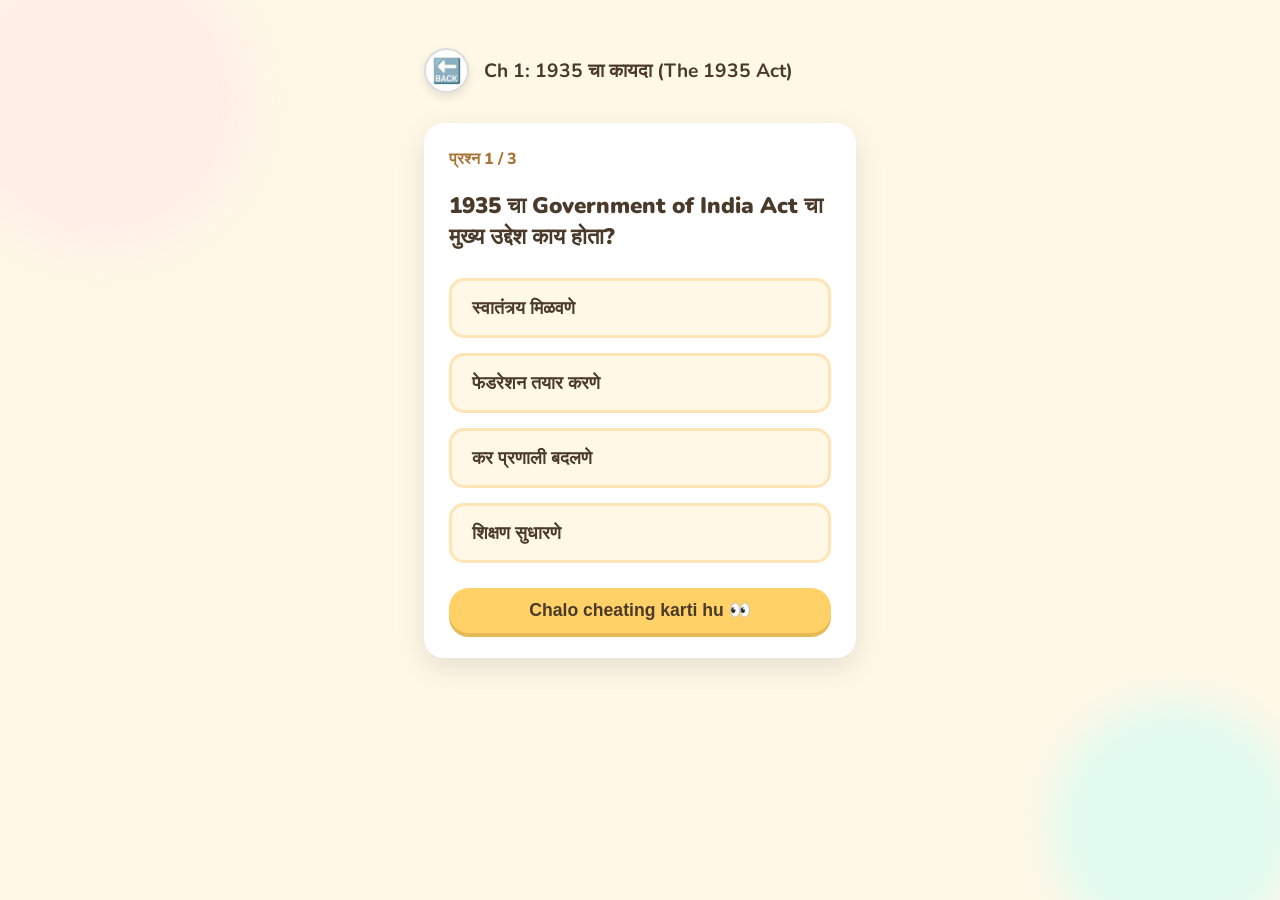
==== commit 0aeedc29: "fix quiz loading for GitHub Pages" ====
--- a/quiz.html
+++ b/quiz.html
@@ -323,11 +323,9 @@
         </div>
     </div>
 
-    <script src="data.js"></script>
+    <script src="./data.js?v=2" defer></script>
     <script>
-        const urlParams = new URLSearchParams(window.location.search);
-        const subjectId = urlParams.get('subject') || 'history';
-        const chapterId = urlParams.get('chapter') || 'history_1';
+        console.log("Data loaded:", typeof subjectsData);
 
         let quizData = [];
         let isMegaQuiz = false;
@@ -336,10 +334,9 @@
         let score = 0;
         let currentQuestion = 0;
         let selectedOption = null;
-        let timeLeft = 5400; 
+        let timeLeft = 5400;
         let timerInterval = null;
-
-        const storageKey = `moti_potato_progress_${subjectId}_${chapterId}`;
+        let storageKey = '';
 
         function shuffleArray(array) {
             for (let i = array.length - 1; i > 0; i--) {
@@ -348,24 +345,35 @@
             }
         }
 
-        const subject = subjectsData.find(s => s.id === subjectId);
-        if (subject) {
-            const chapter = subject.chapters.find(c => c.id === chapterId);
-            if (chapter && chapter.quiz) {
-                quizData = [...chapter.quiz];
-                isMegaQuiz = (chapter.id === 'mega_quiz' || chapter.type === 'mega');
-                document.getElementById('quiz-heading').innerText = chapter.title_mr || chapter.name;
-                
-                if (isMegaQuiz) {
-                    shuffleArray(quizData);
-                    document.getElementById('timer-display').style.display = 'block';
+        document.addEventListener('DOMContentLoaded', () => {
+            if (typeof subjectsData === 'undefined') {
+                document.getElementById('quiz-container').innerHTML = '<h2 style="text-align:center; padding:20px;">Quiz data failed to load</h2>';
+                return;
+            }
+
+            const urlParams = new URLSearchParams(window.location.search);
+            const subjectId = urlParams.get('subject') || 'history';
+            const chapterId = urlParams.get('chapter') || 'ch1';
+
+            storageKey = `moti_potato_progress_${subjectId}_${chapterId}`;
+
+            const subject = subjectsData.find(s => s.id === subjectId);
+            if (subject) {
+                const chapter = subject.chapters.find(c => c.id === chapterId);
+                if (chapter && chapter.quiz) {
+                    quizData = [...chapter.quiz];
+                    isMegaQuiz = (chapter.id === 'mega_quiz' || chapter.type === 'mega');
+                    document.getElementById('quiz-heading').innerText = chapter.title_mr || chapter.name;
+
+                    if (isMegaQuiz) {
+                        shuffleArray(quizData);
+                        document.getElementById('timer-display').style.display = 'block';
+                    }
                 }
             }
-        }
-
-        document.addEventListener('DOMContentLoaded', () => {
+
             if (quizData.length === 0) {
-                document.getElementById('quiz-container').innerHTML = '<div style="text-align:center; padding: 20px;">No questions found!</div>';
+                document.getElementById('quiz-container').innerHTML = '<h2 style="text-align:center; padding:20px;">No questions found</h2>';
                 return;
             }
 
